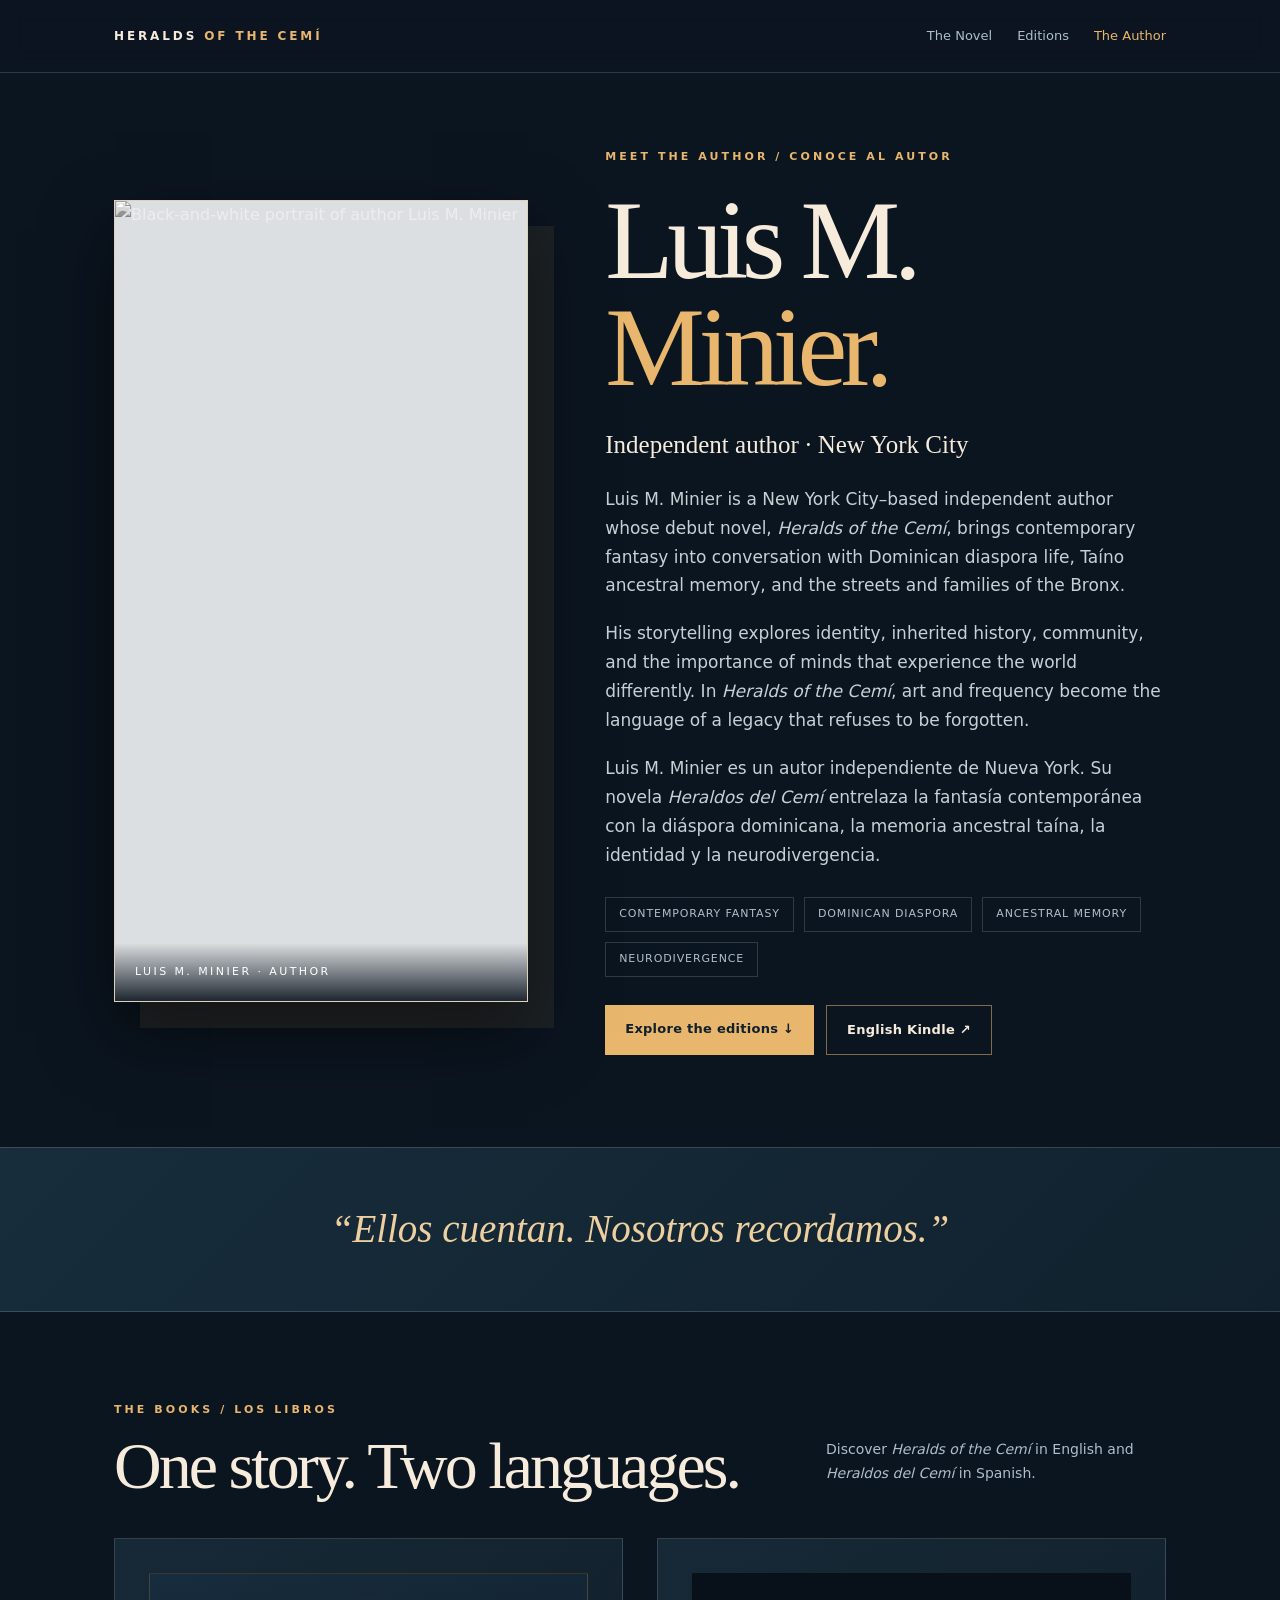
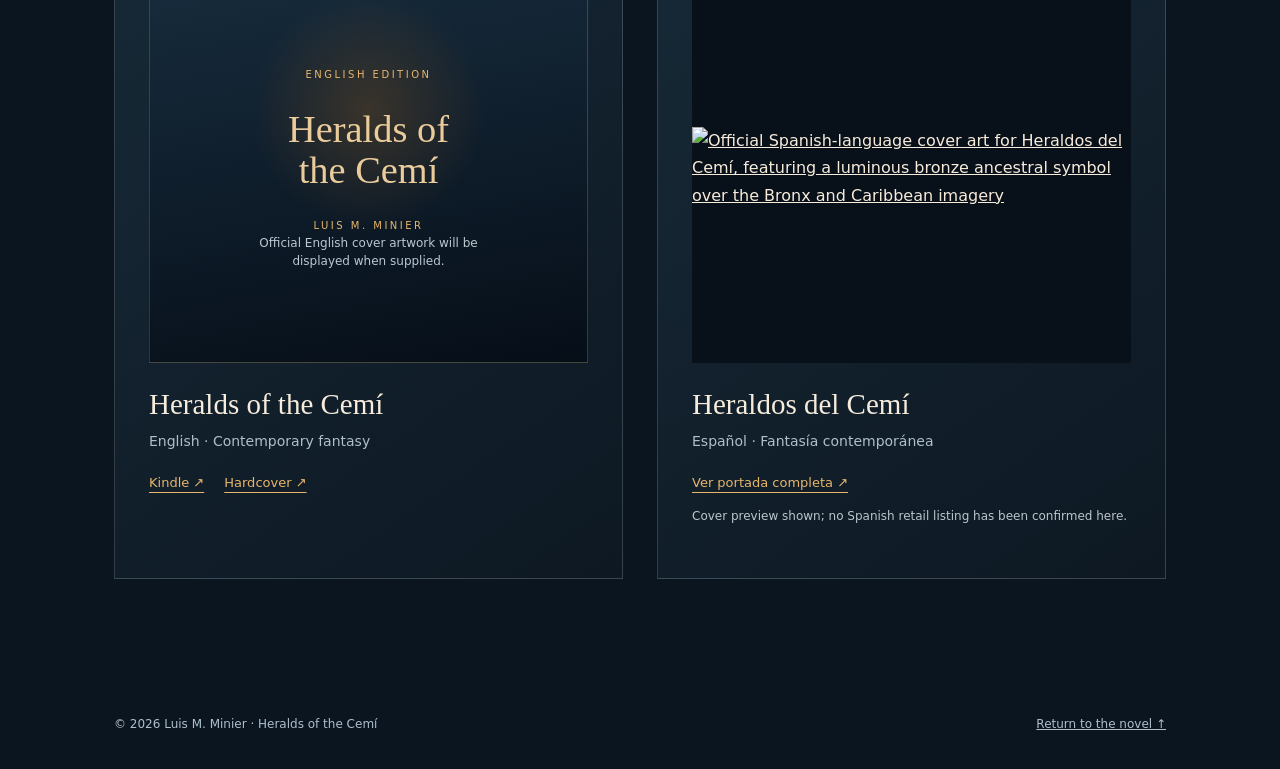
==== author.html @ cf2b2555 "Add bilingual author page with Luis M. Minier headshot and edition information" ====
<!doctype html>
<html lang="en">
<head>
<meta charset="utf-8">
<meta name="viewport" content="width=device-width, initial-scale=1">
<meta name="theme-color" content="#101a22">
<title>About the Author | Luis M. Minier — Heralds of the Cemí</title>
<meta name="description" content="Meet Luis M. Minier, independent New York City author of Heralds of the Cemí / Heraldos del Cemí. Explore the English and Spanish editions.">
<meta property="og:type" content="profile">
<meta property="og:title" content="Luis M. Minier | Author of Heralds of the Cemí">
<meta property="og:description" content="Contemporary fantasy inspired by Dominican diaspora life, ancestral memory, and neurodivergence.">
<meta property="og:image" content="https://d2ol7oe51mr4n9.cloudfront.net/user_3BN6e9xn2X4STcw4FAYAt0XmfjE/a153eca8-79a1-471c-b66f-f9e4af6064d6.png">
<meta property="og:url" content="https://anharmoniclabs.github.io/HeraldsOfTheCemi/author.html">
<link rel="canonical" href="https://anharmoniclabs.github.io/HeraldsOfTheCemi/author.html">
<script type="application/ld+json">{"@context":"https://schema.org","@type":"Person","name":"Luis M. Minier","url":"https://anharmoniclabs.github.io/HeraldsOfTheCemi/author.html","image":"https://d2ol7oe51mr4n9.cloudfront.net/user_3BN6e9xn2X4STcw4FAYAt0XmfjE/a153eca8-79a1-471c-b66f-f9e4af6064d6.png","jobTitle":"Author","description":"Independent New York City author of Heralds of the Cemí.","workExample":[{"@type":"Book","name":"Heralds of the Cemí","inLanguage":"en","url":"https://www.amazon.com/dp/B0HNF1DJRP"},{"@type":"Book","name":"Heraldos del Cemí","inLanguage":"es"}]}</script>
<style>
:root{--bg:#0b1520;--ink:#f7ecdc;--gold:#e8b66c;--soft:#aebfcb;--line:#ffffff28;--accent:#dc754a}
*{box-sizing:border-box}html{scroll-behavior:smooth}body{margin:0;background:var(--bg);color:var(--ink);font:16px/1.7 system-ui,-apple-system,"Segoe UI",sans-serif}
a{color:inherit}a:focus-visible{outline:3px solid var(--gold);outline-offset:4px}.skip{position:absolute;left:12px;top:-120px;background:var(--ink);color:var(--bg);padding:10px;z-index:50}.skip:focus{top:12px}
header{position:sticky;top:0;z-index:20;background:#0b1520e8;backdrop-filter:blur(14px);border-bottom:1px solid var(--line)}.nav{max-width:1180px;margin:auto;min-height:72px;padding:14px 5vw;display:flex;align-items:center;justify-content:space-between;gap:20px}
.brand{font:600 12px/1.2 system-ui,sans-serif;letter-spacing:.24em;text-decoration:none;text-transform:uppercase}.brand span{color:var(--gold)}
nav{display:flex;gap:25px;flex-wrap:wrap}nav a{text-decoration:none;font-size:13px;color:var(--soft)}nav a[aria-current="page"],nav a:hover{color:var(--gold)}
main{overflow:hidden}.wrap{max-width:1180px;margin:auto;padding:0 5vw}.hero{display:grid;grid-template-columns:minmax(280px,.85fr) minmax(0,1.15fr);align-items:center;gap:clamp(28px,6vw,90px);padding:75px 0 92px}
.photo{margin:0;position:relative;background:#dcdfe1;border:1px solid #e8b66c55;box-shadow:26px 26px 0 #e8b66c12,0 30px 65px #0009;overflow:hidden;max-width:470px}.photo img{display:block;width:100%;aspect-ratio:4/5;object-fit:cover;object-position:50% 30%;filter:grayscale(100%)}
.photo figcaption{position:absolute;bottom:0;left:0;right:0;padding:20px;color:#fff;background:linear-gradient(transparent,#0b1520e8);font-size:11px;letter-spacing:.22em;text-transform:uppercase}
.kicker{color:var(--gold);font-size:11px;letter-spacing:.28em;text-transform:uppercase;font-weight:700}.hero h1{font:normal clamp(60px,9vw,112px)/.96 Georgia,serif;letter-spacing:-.057em;margin:20px 0 25px}.hero h1 em{font-style:normal;color:var(--gold)}.role{font:normal clamp(19px,2vw,25px)/1.4 Georgia,serif;margin:0 0 23px}.bio{max-width:630px;font-size:17px;color:#c7d0d5}.bio p{margin:0 0 19px}.chiprow{display:flex;flex-wrap:wrap;gap:10px;margin:28px 0}.chip{border:1px solid var(--line);padding:7px 13px;color:var(--soft);font-size:11px;letter-spacing:.08em;text-transform:uppercase}
.actions{display:flex;flex-wrap:wrap;gap:12px;margin-top:23px}.button{display:inline-block;text-decoration:none;background:var(--gold);color:#10202d;font-size:13px;letter-spacing:.02em;font-weight:750;padding:13px 20px}.button.secondary{background:transparent;color:var(--ink);border:1px solid #e8b66c88}
.divider{height:1px;background:var(--line)}.section{padding:82px 0 100px}.section-head{display:flex;align-items:end;justify-content:space-between;gap:30px;margin-bottom:38px}.section h2{font:normal clamp(38px,5.5vw,66px)/1.05 Georgia,serif;letter-spacing:-.045em;margin:10px 0 0}.section-head p{color:var(--soft);max-width:340px;font-size:14px}
.editions{display:grid;grid-template-columns:repeat(2,minmax(0,1fr));gap:34px}
.edition{border:1px solid var(--line);padding:clamp(20px,3vw,34px);background:linear-gradient(145deg,#172937,#0d1822)}.edition .visual{height:390px;display:flex;align-items:center;justify-content:center;background:#081019;overflow:hidden;position:relative}.visual img{height:100%;width:100%;object-fit:contain}.english-art{height:100%;width:100%;display:flex;flex-direction:column;justify-content:center;align-items:center;padding:40px;text-align:center;background:radial-gradient(circle at 50% 35%,#6e4a2470,transparent 35%),linear-gradient(170deg,#172c3d,#060e18);border:1px solid #c6984645}.english-art span{font-size:10px;letter-spacing:.25em;color:var(--gold);text-transform:uppercase}.english-art strong{display:block;max-width:300px;font:normal clamp(27px,3vw,44px)/1.06 Georgia,serif;margin:26px 0;color:#eacc9c}.english-art small{font:12px/1.5 system-ui;color:#bbc8d0;max-width:230px}
.edition h3{font:normal 29px/1.2 Georgia,serif;margin:24px 0 8px}.edition p{font-size:14px;color:var(--soft);margin:0 0 18px}.more{display:flex;gap:20px;flex-wrap:wrap}.more a{font-size:13px;color:var(--gold);text-underline-offset:5px}.cover-note{font-size:12px!important;color:#bbc6cb!important;margin-top:12px!important}
.quote{background:linear-gradient(135deg,#172d3c,#11212e);border-block:1px solid var(--line);padding:55px 5vw}.quote p{max-width:900px;margin:auto;text-align:center;font:italic clamp(22px,3.2vw,39px)/1.35 Georgia,serif;color:#eed0a0}
footer{padding:35px 0;color:var(--soft);font-size:12px}footer .wrap{display:flex;gap:18px;flex-wrap:wrap;justify-content:space-between}
@media(max-width:770px){.hero{grid-template-columns:1fr;padding:44px 0 70px}.photo{width:min(100%,380px);margin:auto}.hero h1{font-size:clamp(56px,14vw,88px)}.editions{grid-template-columns:1fr}.edition .visual{height:440px}.section-head{display:block}.section{padding:60px 0}.nav{gap:12px}.brand{letter-spacing:.1em}nav{gap:12px}nav a{font-size:12px}}
@media(max-width:440px){.edition .visual{height:350px}.hero{gap:36px}.hero h1{font-size:58px}}
@media(prefers-reduced-motion:reduce){html{scroll-behavior:auto}}
</style>
</head>
<body>
<a class="skip" href="#content">Skip to content</a>
<header><div class="nav"><a class="brand" href="./">Heralds <span>of the Cemí</span></a><nav aria-label="Site"><a href="./">The Novel</a><a href="#books">Editions</a><a href="author.html" aria-current="page">The Author</a></nav></div></header>
<main id="content">
<div class="wrap"><section class="hero" aria-labelledby="author-title">
<figure class="photo"><img src="https://d2ol7oe51mr4n9.cloudfront.net/user_3BN6e9xn2X4STcw4FAYAt0XmfjE/a153eca8-79a1-471c-b66f-f9e4af6064d6.png" alt="Black-and-white portrait of author Luis M. Minier" width="800" height="800" fetchpriority="high"><figcaption>Luis M. Minier · Author</figcaption></figure>
<div><div class="kicker">Meet the author / Conoce al autor</div><h1 id="author-title">Luis M.<br><em>Minier.</em></h1>
<p class="role">Independent author · New York City</p>
<div class="bio"><p>Luis M. Minier is a New York City–based independent author whose debut novel, <em>Heralds of the Cemí</em>, brings contemporary fantasy into conversation with Dominican diaspora life, Taíno ancestral memory, and the streets and families of the Bronx.</p>
<p>His storytelling explores identity, inherited history, community, and the importance of minds that experience the world differently. In <em>Heralds of the Cemí</em>, art and frequency become the language of a legacy that refuses to be forgotten.</p>
<p lang="es">Luis M. Minier es un autor independiente de Nueva York. Su novela <em>Heraldos del Cemí</em> entrelaza la fantasía contemporánea con la diáspora dominicana, la memoria ancestral taína, la identidad y la neurodivergencia.</p></div>
<div class="chiprow"><span class="chip">Contemporary fantasy</span><span class="chip">Dominican diaspora</span><span class="chip">Ancestral memory</span><span class="chip">Neurodivergence</span></div>
<div class="actions"><a class="button" href="#books">Explore the editions ↓</a><a class="button secondary" href="https://www.amazon.com/dp/B0HNF1DJRP" rel="noopener noreferrer">English Kindle ↗</a></div>
</div></section></div>
<div class="quote"><p>“Ellos cuentan. Nosotros recordamos.”</p></div>
<div class="wrap"><section class="section" id="books" aria-labelledby="editions-title">
<div class="section-head"><div><span class="kicker">The books / Los libros</span><h2 id="editions-title">One story. Two languages.</h2></div><p>Discover <em>Heralds of the Cemí</em> in English and <em>Heraldos del Cemí</em> in Spanish.</p></div>
<div class="editions">
<article class="edition"><div class="visual"><div class="english-art" role="img" aria-label="Decorative English edition title panel; original English book-cover file has not been supplied"><span>English edition</span><strong>Heralds of<br>the Cemí</strong><span>Luis M. Minier</span><small>Official English cover artwork will be displayed when supplied.</small></div></div><h3>Heralds of the Cemí</h3><p>English · Contemporary fantasy</p><div class="more"><a href="https://www.amazon.com/dp/B0HNF1DJRP" rel="noopener noreferrer">Kindle ↗</a><a href="https://www.amazon.com/dp/B0HNDVPHY2" rel="noopener noreferrer">Hardcover ↗</a></div></article>
<article class="edition"><div class="visual"><a href="https://d2ol7oe51mr4n9.cloudfront.net/user_3BN6e9xn2X4STcw4FAYAt0XmfjE/c0d3d81b-cba7-44f4-a7e5-97034b929cb8.png" target="_blank" rel="noopener noreferrer" aria-label="Open full Spanish cover"><img src="https://d2ol7oe51mr4n9.cloudfront.net/user_3BN6e9xn2X4STcw4FAYAt0XmfjE/c0d3d81b-cba7-44f4-a7e5-97034b929cb8.png" alt="Official Spanish-language cover art for Heraldos del Cemí, featuring a luminous bronze ancestral symbol over the Bronx and Caribbean imagery" width="1024" height="1536" loading="lazy"></a></div><h3 lang="es">Heraldos del Cemí</h3><p>Español · Fantasía contemporánea</p><div class="more"><a href="https://d2ol7oe51mr4n9.cloudfront.net/user_3BN6e9xn2X4STcw4FAYAt0XmfjE/c0d3d81b-cba7-44f4-a7e5-97034b929cb8.png" target="_blank" rel="noopener noreferrer">Ver portada completa ↗</a></div><p class="cover-note">Cover preview shown; no Spanish retail listing has been confirmed here.</p></article>
</div></section></div>
</main>
<footer><div class="wrap"><span>© 2026 Luis M. Minier · Heralds of the Cemí</span><a href="./">Return to the novel ↑</a></div></footer>
</body></html>
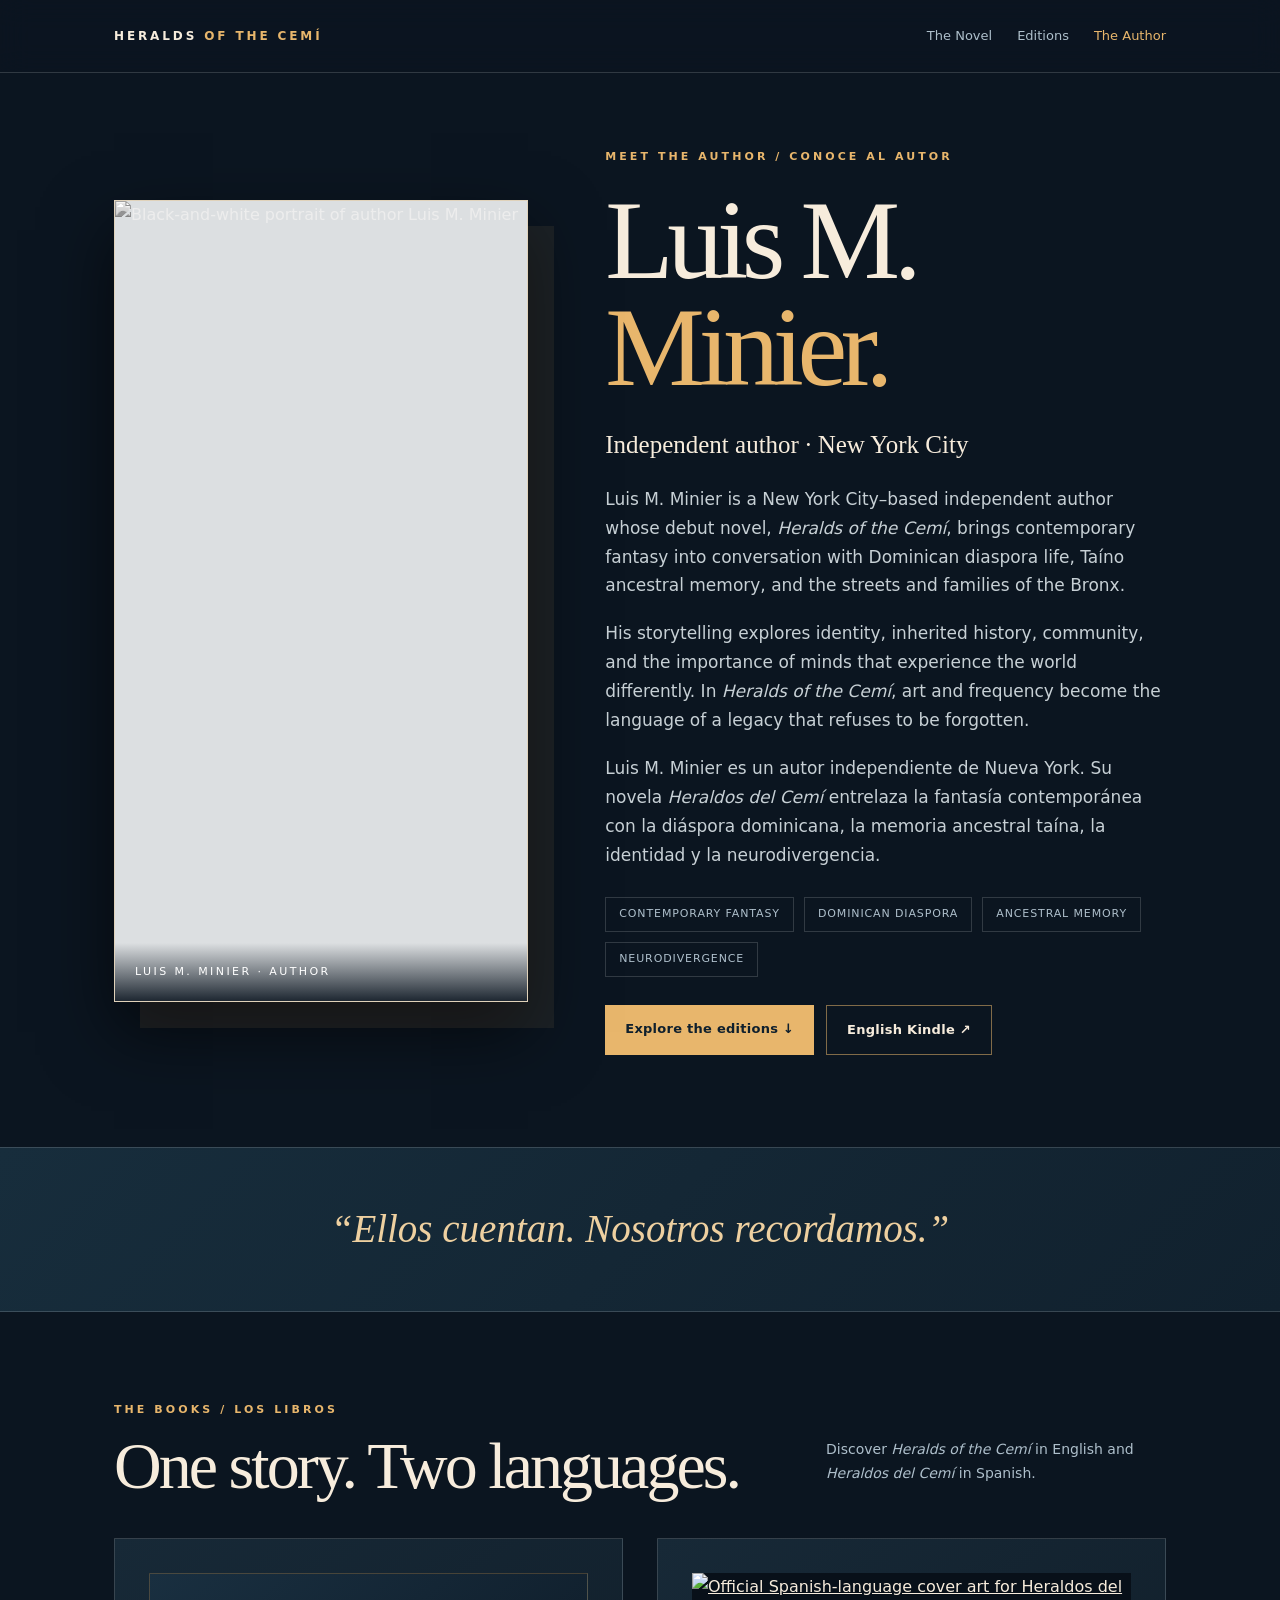
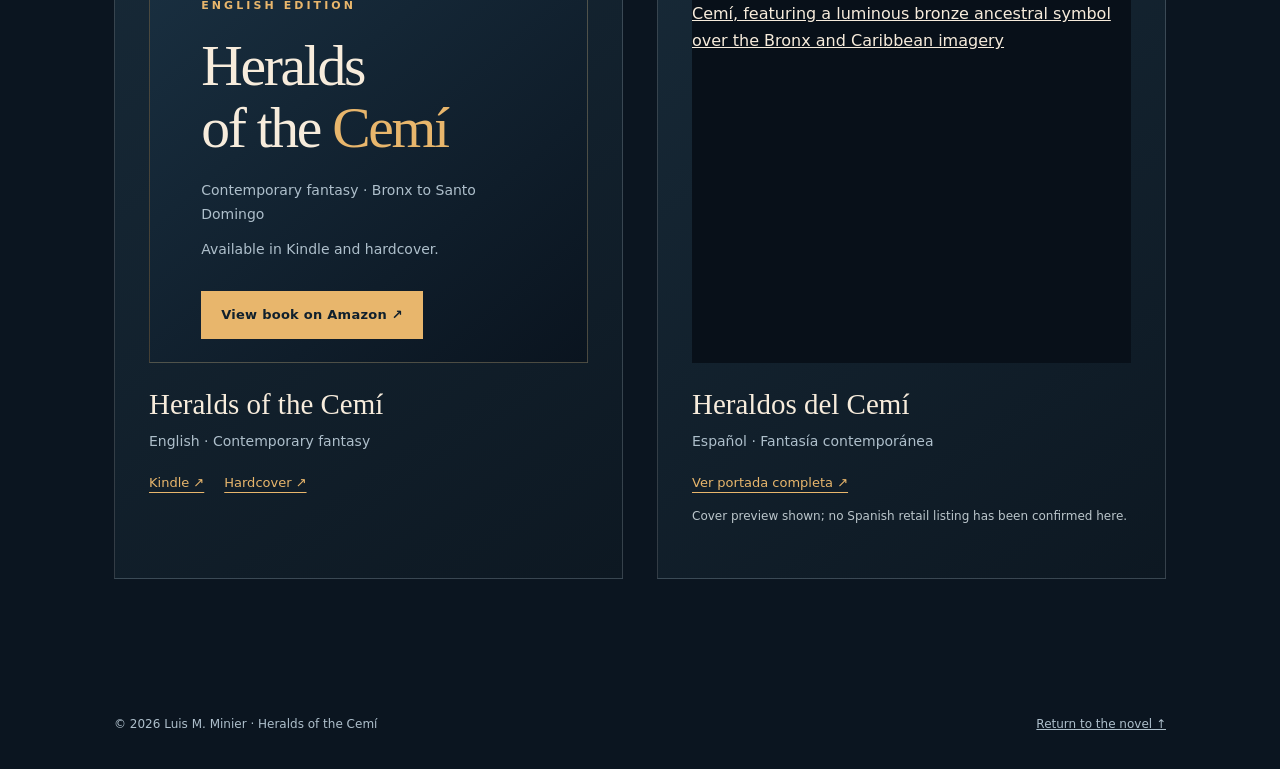
==== commit 6ff16de5: "Fix bilingual author page cover sizing and keep English listing truthful without unprovided artwork" ====
--- a/author.html
+++ b/author.html
@@ -27,11 +27,11 @@
 .actions{display:flex;flex-wrap:wrap;gap:12px;margin-top:23px}.button{display:inline-block;text-decoration:none;background:var(--gold);color:#10202d;font-size:13px;letter-spacing:.02em;font-weight:750;padding:13px 20px}.button.secondary{background:transparent;color:var(--ink);border:1px solid #e8b66c88}
 .divider{height:1px;background:var(--line)}.section{padding:82px 0 100px}.section-head{display:flex;align-items:end;justify-content:space-between;gap:30px;margin-bottom:38px}.section h2{font:normal clamp(38px,5.5vw,66px)/1.05 Georgia,serif;letter-spacing:-.045em;margin:10px 0 0}.section-head p{color:var(--soft);max-width:340px;font-size:14px}
 .editions{display:grid;grid-template-columns:repeat(2,minmax(0,1fr));gap:34px}
-.edition{border:1px solid var(--line);padding:clamp(20px,3vw,34px);background:linear-gradient(145deg,#172937,#0d1822)}.edition .visual{height:390px;display:flex;align-items:center;justify-content:center;background:#081019;overflow:hidden;position:relative}.visual img{height:100%;width:100%;object-fit:contain}.english-art{height:100%;width:100%;display:flex;flex-direction:column;justify-content:center;align-items:center;padding:40px;text-align:center;background:radial-gradient(circle at 50% 35%,#6e4a2470,transparent 35%),linear-gradient(170deg,#172c3d,#060e18);border:1px solid #c6984645}.english-art span{font-size:10px;letter-spacing:.25em;color:var(--gold);text-transform:uppercase}.english-art strong{display:block;max-width:300px;font:normal clamp(27px,3vw,44px)/1.06 Georgia,serif;margin:26px 0;color:#eacc9c}.english-art small{font:12px/1.5 system-ui;color:#bbc8d0;max-width:230px}
+.edition{border:1px solid var(--line);padding:clamp(20px,3vw,34px);background:linear-gradient(145deg,#172937,#0d1822)}.edition .visual{height:390px;display:flex;align-items:center;justify-content:center;background:#081019;overflow:hidden;position:relative}.visual a{display:block;width:100%;height:100%}.visual img{height:100%;width:100%;object-fit:contain}.english-art{height:100%;width:100%;display:flex;flex-direction:column;justify-content:center;align-items:center;padding:40px;text-align:center;background:radial-gradient(circle at 50% 35%,#6e4a2470,transparent 35%),linear-gradient(170deg,#172c3d,#060e18);border:1px solid #c6984645}.english-art span{font-size:10px;letter-spacing:.25em;color:var(--gold);text-transform:uppercase}.english-art strong{display:block;max-width:300px;font:normal clamp(27px,3vw,44px)/1.06 Georgia,serif;margin:26px 0;color:#eacc9c}.english-art small{font:12px/1.5 system-ui;color:#bbc8d0;max-width:230px}
 .edition h3{font:normal 29px/1.2 Georgia,serif;margin:24px 0 8px}.edition p{font-size:14px;color:var(--soft);margin:0 0 18px}.more{display:flex;gap:20px;flex-wrap:wrap}.more a{font-size:13px;color:var(--gold);text-underline-offset:5px}.cover-note{font-size:12px!important;color:#bbc6cb!important;margin-top:12px!important}
 .quote{background:linear-gradient(135deg,#172d3c,#11212e);border-block:1px solid var(--line);padding:55px 5vw}.quote p{max-width:900px;margin:auto;text-align:center;font:italic clamp(22px,3.2vw,39px)/1.35 Georgia,serif;color:#eed0a0}
 footer{padding:35px 0;color:var(--soft);font-size:12px}footer .wrap{display:flex;gap:18px;flex-wrap:wrap;justify-content:space-between}
-@media(max-width:770px){.hero{grid-template-columns:1fr;padding:44px 0 70px}.photo{width:min(100%,380px);margin:auto}.hero h1{font-size:clamp(56px,14vw,88px)}.editions{grid-template-columns:1fr}.edition .visual{height:440px}.section-head{display:block}.section{padding:60px 0}.nav{gap:12px}.brand{letter-spacing:.1em}nav{gap:12px}nav a{font-size:12px}}
+.english-overview{height:390px;background:linear-gradient(140deg,#192f40,#0a141f);border:1px solid #e8b66c44;padding:clamp(24px,4vw,55px);display:flex;flex-direction:column;justify-content:center;align-items:flex-start}.english-overview h3{font:normal clamp(37px,4.5vw,58px)/1.07 Georgia,serif;letter-spacing:-.04em;margin:20px 0!important}.english-overview h3 em{color:var(--gold);font-style:normal}.english-overview p{margin:0 0 12px!important}.english-overview .button{margin-top:17px}.english-edition>.english-overview+h3{margin-top:24px}@media(max-width:770px){.english-overview{height:440px}}@media(max-width:440px){.english-overview{height:350px}}@media(max-width:770px){.hero{grid-template-columns:1fr;padding:44px 0 70px}.photo{width:min(100%,380px);margin:auto}.hero h1{font-size:clamp(56px,14vw,88px)}.editions{grid-template-columns:1fr}.edition .visual{height:440px}.section-head{display:block}.section{padding:60px 0}.nav{gap:12px}.brand{letter-spacing:.1em}nav{gap:12px}nav a{font-size:12px}}
 @media(max-width:440px){.edition .visual{height:350px}.hero{gap:36px}.hero h1{font-size:58px}}
 @media(prefers-reduced-motion:reduce){html{scroll-behavior:auto}}
 </style>
@@ -54,7 +54,7 @@
 <div class="wrap"><section class="section" id="books" aria-labelledby="editions-title">
 <div class="section-head"><div><span class="kicker">The books / Los libros</span><h2 id="editions-title">One story. Two languages.</h2></div><p>Discover <em>Heralds of the Cemí</em> in English and <em>Heraldos del Cemí</em> in Spanish.</p></div>
 <div class="editions">
-<article class="edition"><div class="visual"><div class="english-art" role="img" aria-label="Decorative English edition title panel; original English book-cover file has not been supplied"><span>English edition</span><strong>Heralds of<br>the Cemí</strong><span>Luis M. Minier</span><small>Official English cover artwork will be displayed when supplied.</small></div></div><h3>Heralds of the Cemí</h3><p>English · Contemporary fantasy</p><div class="more"><a href="https://www.amazon.com/dp/B0HNF1DJRP" rel="noopener noreferrer">Kindle ↗</a><a href="https://www.amazon.com/dp/B0HNDVPHY2" rel="noopener noreferrer">Hardcover ↗</a></div></article>
+<article class="edition english-edition"><div class="english-overview" aria-label="English edition information"><span class="kicker">English edition</span><h3>Heralds<br>of the <em>Cemí</em></h3><p>Contemporary fantasy · Bronx to Santo Domingo</p><p>Available in Kindle and hardcover.</p><a class="button" href="https://www.amazon.com/dp/B0HNF1DJRP" rel="noopener noreferrer">View book on Amazon ↗</a></div><h3>Heralds of the Cemí</h3><p>English · Contemporary fantasy</p><div class="more"><a href="https://www.amazon.com/dp/B0HNF1DJRP" rel="noopener noreferrer">Kindle ↗</a><a href="https://www.amazon.com/dp/B0HNDVPHY2" rel="noopener noreferrer">Hardcover ↗</a></div></article>
 <article class="edition"><div class="visual"><a href="https://d2ol7oe51mr4n9.cloudfront.net/user_3BN6e9xn2X4STcw4FAYAt0XmfjE/c0d3d81b-cba7-44f4-a7e5-97034b929cb8.png" target="_blank" rel="noopener noreferrer" aria-label="Open full Spanish cover"><img src="https://d2ol7oe51mr4n9.cloudfront.net/user_3BN6e9xn2X4STcw4FAYAt0XmfjE/c0d3d81b-cba7-44f4-a7e5-97034b929cb8.png" alt="Official Spanish-language cover art for Heraldos del Cemí, featuring a luminous bronze ancestral symbol over the Bronx and Caribbean imagery" width="1024" height="1536" loading="lazy"></a></div><h3 lang="es">Heraldos del Cemí</h3><p>Español · Fantasía contemporánea</p><div class="more"><a href="https://d2ol7oe51mr4n9.cloudfront.net/user_3BN6e9xn2X4STcw4FAYAt0XmfjE/c0d3d81b-cba7-44f4-a7e5-97034b929cb8.png" target="_blank" rel="noopener noreferrer">Ver portada completa ↗</a></div><p class="cover-note">Cover preview shown; no Spanish retail listing has been confirmed here.</p></article>
 </div></section></div>
 </main>
